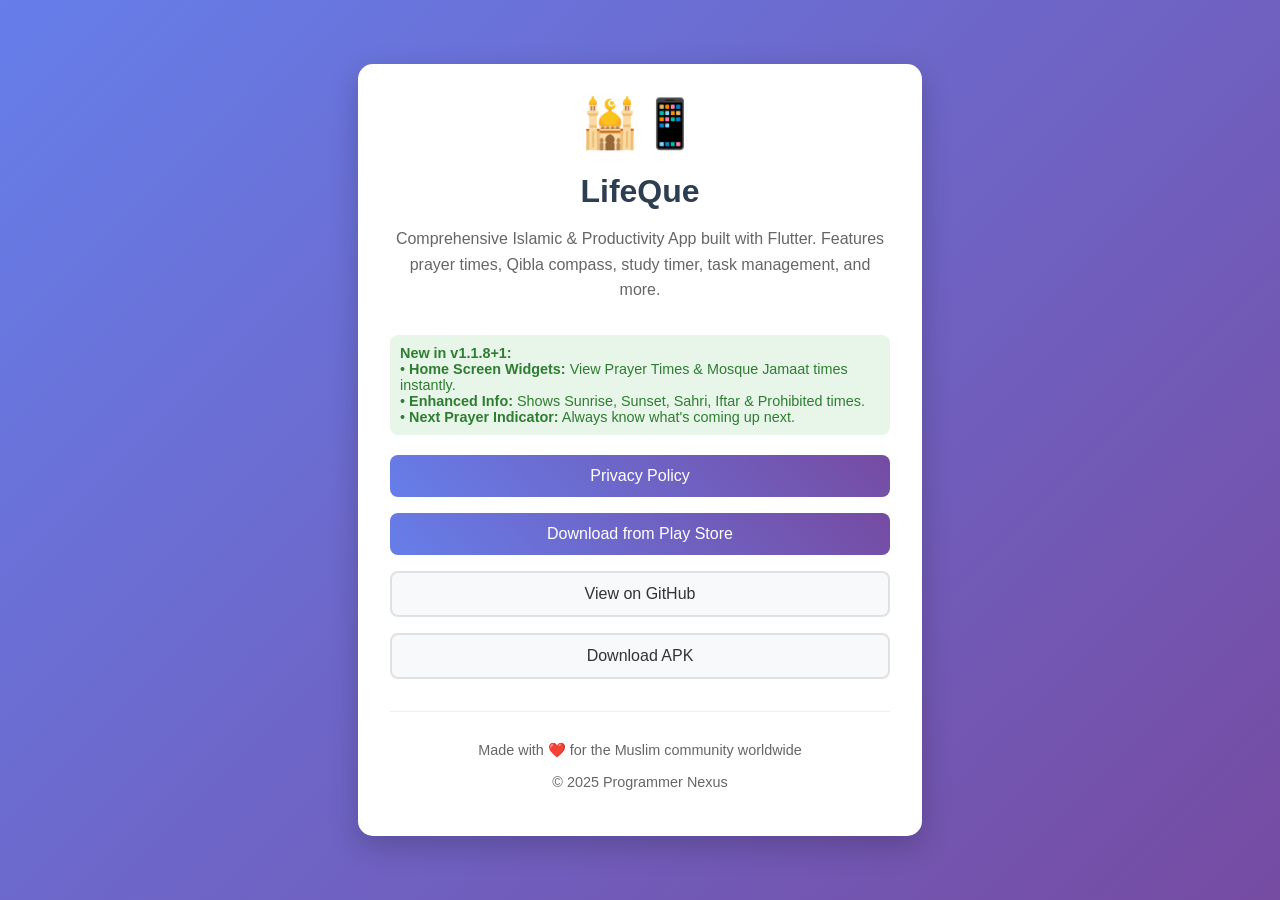
==== docs/index.html @ c6743481 "build: Configure Android application with compileSdk 36, desugaring, and release signing, and increm" ====
<!DOCTYPE html>
<html lang="en">

<head>
    <meta charset="UTF-8">
    <meta name="viewport" content="width=device-width, initial-scale=1.0">
    <title>LifeQue - Islamic & Productivity App</title>
    <style>
        body {
            font-family: -apple-system, BlinkMacSystemFont, 'Segoe UI', Roboto, sans-serif;
            margin: 0;
            padding: 0;
            background: linear-gradient(135deg, #667eea 0%, #764ba2 100%);
            min-height: 100vh;
            display: flex;
            align-items: center;
            justify-content: center;
        }

        .container {
            text-align: center;
            background: white;
            padding: 2rem;
            border-radius: 15px;
            box-shadow: 0 10px 30px rgba(0, 0, 0, 0.2);
            max-width: 500px;
            margin: 20px;
        }

        .logo {
            font-size: 3rem;
            margin-bottom: 1rem;
        }

        h1 {
            color: #2c3e50;
            margin-bottom: 1rem;
        }

        .description {
            color: #666;
            margin-bottom: 2rem;
            line-height: 1.6;
        }

        .links {
            display: flex;
            flex-direction: column;
            gap: 1rem;
        }

        .btn {
            display: inline-block;
            padding: 12px 24px;
            background: linear-gradient(45deg, #667eea, #764ba2);
            color: white;
            text-decoration: none;
            border-radius: 8px;
            transition: transform 0.2s;
            font-weight: 500;
        }

        .btn:hover {
            transform: translateY(-2px);
        }

        .btn-secondary {
            background: #f8f9fa;
            color: #333;
            border: 2px solid #dee2e6;
        }

        .footer {
            margin-top: 2rem;
            padding-top: 1rem;
            border-top: 1px solid #eee;
            color: #666;
            font-size: 0.9rem;
        }
    </style>
</head>

<body>
    <div class="container">
        <div class="logo">🕌📱</div>
        <h1>LifeQue</h1>
        <p class="description">
            Comprehensive Islamic & Productivity App built with Flutter.
            Features prayer times, Qibla compass, study timer, task management, and more.
        </p>

        <div class="highlight"
            style="background: #e8f5e9; color: #2e7d32; padding: 10px; border-radius: 8px; margin-bottom: 20px; text-align: left; font-size: 0.9em;">
            <strong>New in v1.1.8+1:</strong><br>
            • <strong>Home Screen Widgets:</strong> View Prayer Times & Mosque Jamaat times instantly.<br>
            • <strong>Enhanced Info:</strong> Shows Sunrise, Sunset, Sahri, Iftar & Prohibited times.<br>
            • <strong>Next Prayer Indicator:</strong> Always know what's coming up next.
        </div>

        <div class="links">
            <a href="privacy-policy.html" class="btn">Privacy Policy</a>
            <a href="https://play.google.com/store/apps/details?id=com.programmernexus.lifeque&hl=en"
                class="btn">Download from Play Store</a>
            <a href="https://github.com/zamansheikh/lifeque" class="btn btn-secondary">View on GitHub</a>
            <a href="https://github.com/zamansheikh/lifeque/releases" class="btn btn-secondary">Download APK</a>
        </div>

        <div class="footer">
            <p>Made with ❤️ for the Muslim community worldwide</p>
            <p>© 2025 Programmer Nexus</p>
        </div>
    </div>
</body>

</html>
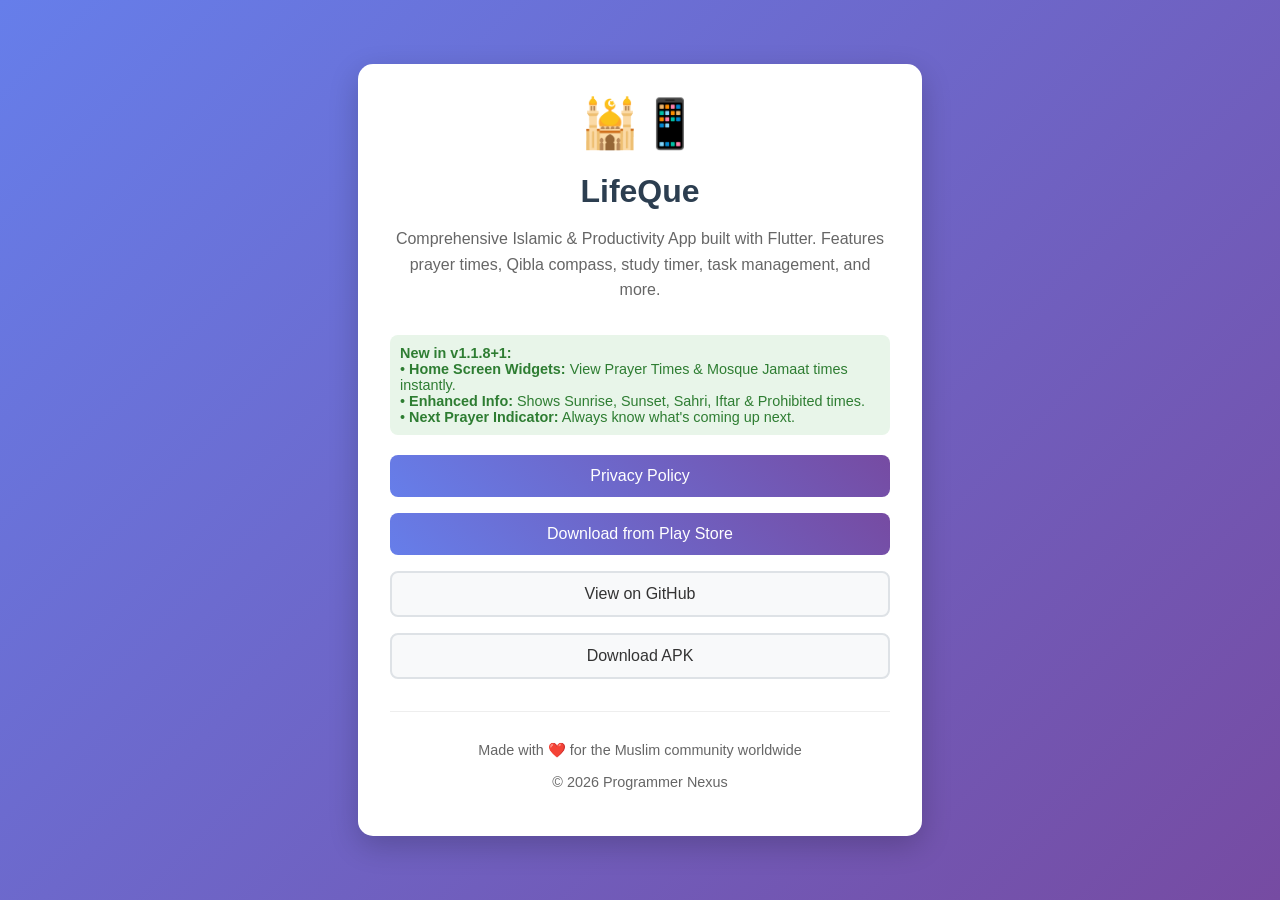
==== commit 7058fdb1: "feat: add initial documentation landing page for the LifeQue app." ====
--- a/docs/index.html
+++ b/docs/index.html
@@ -107,7 +107,7 @@
 
         <div class="footer">
             <p>Made with ❤️ for the Muslim community worldwide</p>
-            <p>© 2025 Programmer Nexus</p>
+            <p>© 2026 Programmer Nexus</p>
         </div>
     </div>
 </body>
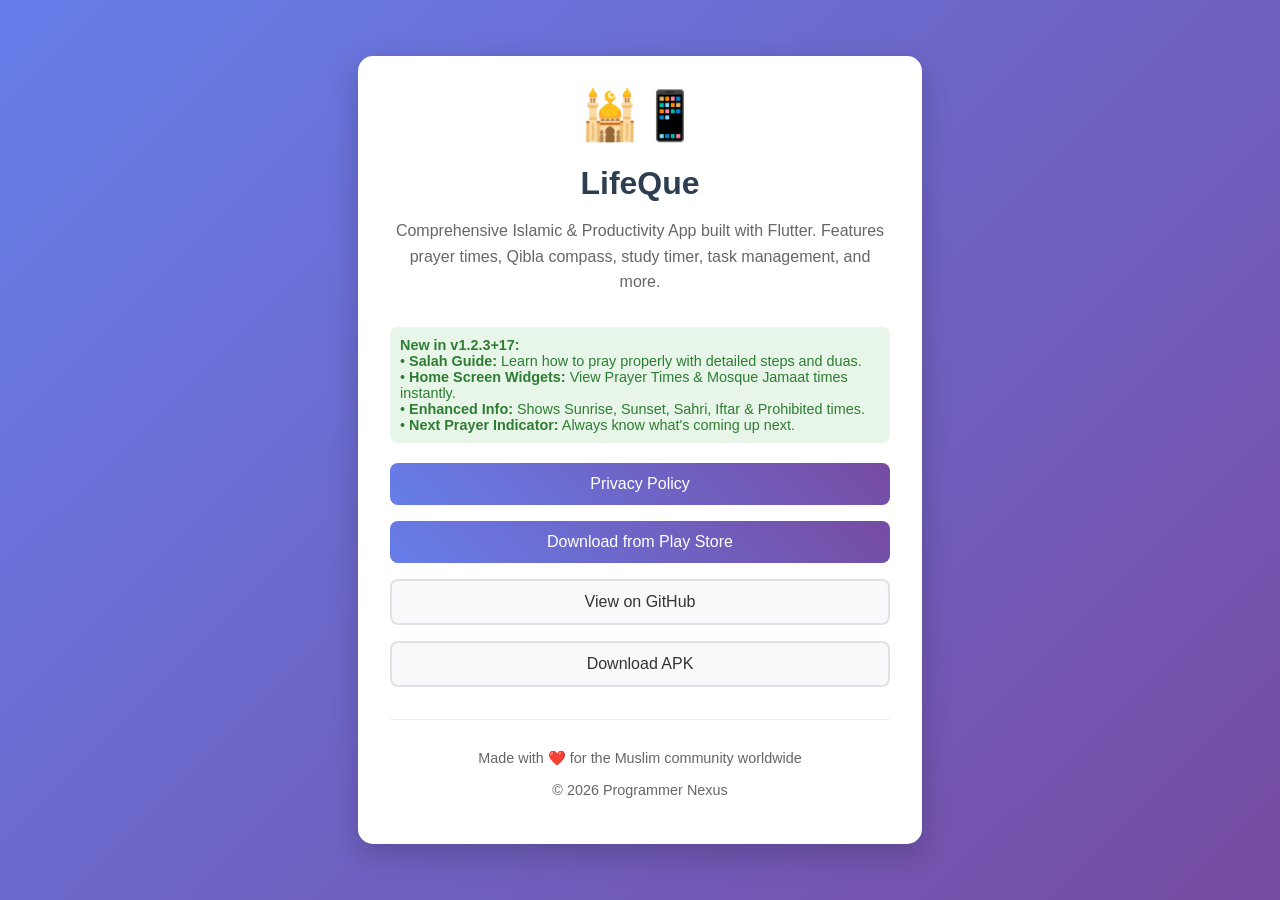
==== commit 5a694b1f: "docs: Add initial landing page for the LifeQue app." ====
--- a/docs/index.html
+++ b/docs/index.html
@@ -91,7 +91,8 @@
 
         <div class="highlight"
             style="background: #e8f5e9; color: #2e7d32; padding: 10px; border-radius: 8px; margin-bottom: 20px; text-align: left; font-size: 0.9em;">
-            <strong>New in v1.1.8+1:</strong><br>
+            <strong>New in v1.2.3+17:</strong><br>
+            • <strong>Salah Guide:</strong> Learn how to pray properly with detailed steps and duas.<br>
             • <strong>Home Screen Widgets:</strong> View Prayer Times & Mosque Jamaat times instantly.<br>
             • <strong>Enhanced Info:</strong> Shows Sunrise, Sunset, Sahri, Iftar & Prohibited times.<br>
             • <strong>Next Prayer Indicator:</strong> Always know what's coming up next.
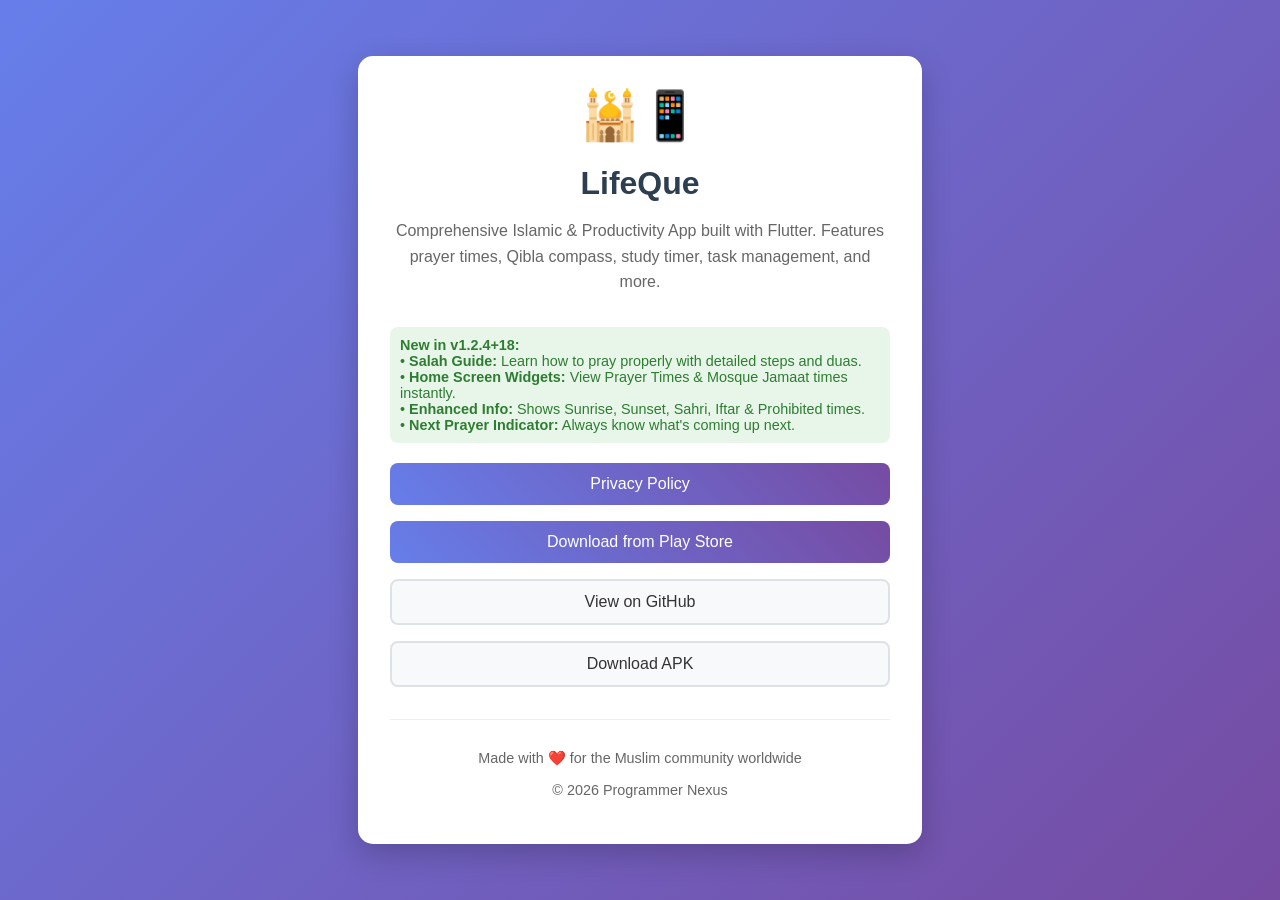
==== commit 849f9c3b: "feat: Implement comprehensive expense and budgeting management, including dedicated pages for settin" ====
--- a/docs/index.html
+++ b/docs/index.html
@@ -91,7 +91,7 @@
 
         <div class="highlight"
             style="background: #e8f5e9; color: #2e7d32; padding: 10px; border-radius: 8px; margin-bottom: 20px; text-align: left; font-size: 0.9em;">
-            <strong>New in v1.2.3+17:</strong><br>
+            <strong>New in v1.2.4+18:</strong><br>
             • <strong>Salah Guide:</strong> Learn how to pray properly with detailed steps and duas.<br>
             • <strong>Home Screen Widgets:</strong> View Prayer Times & Mosque Jamaat times instantly.<br>
             • <strong>Enhanced Info:</strong> Shows Sunrise, Sunset, Sahri, Iftar & Prohibited times.<br>
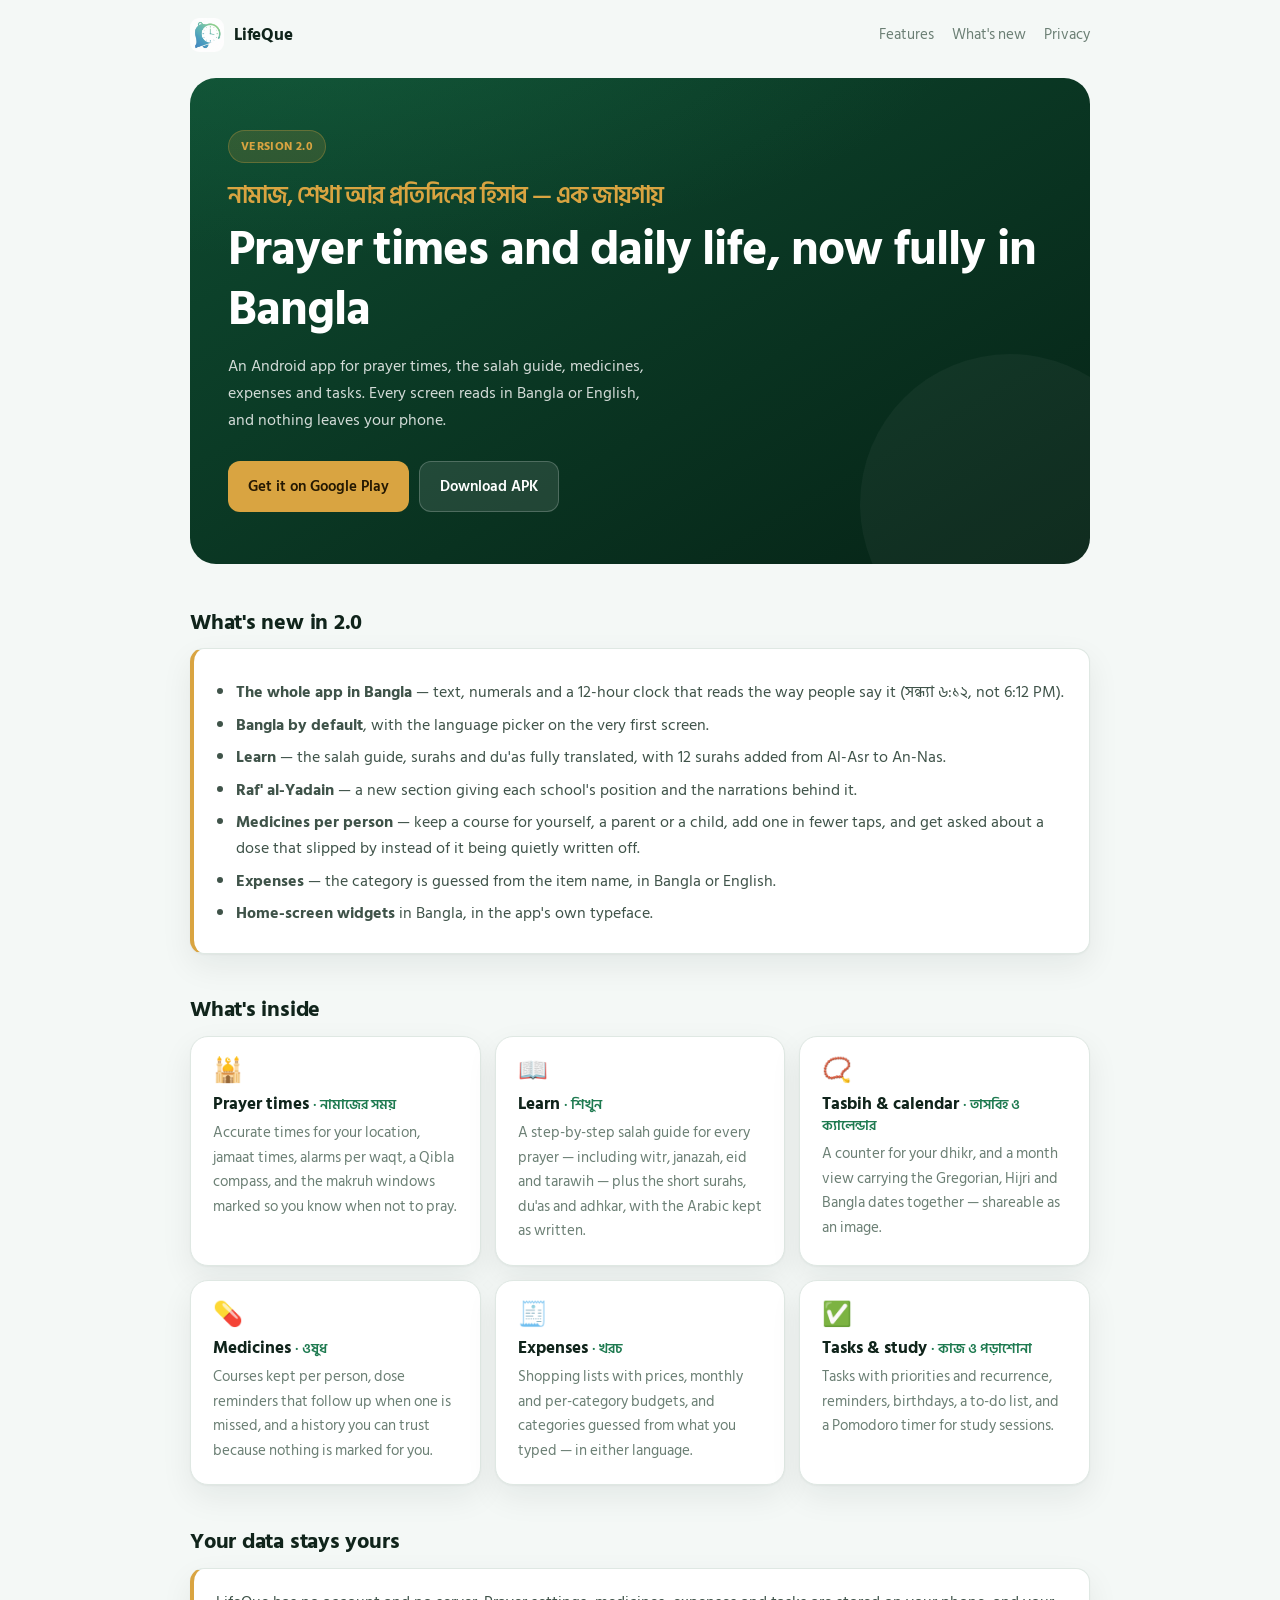
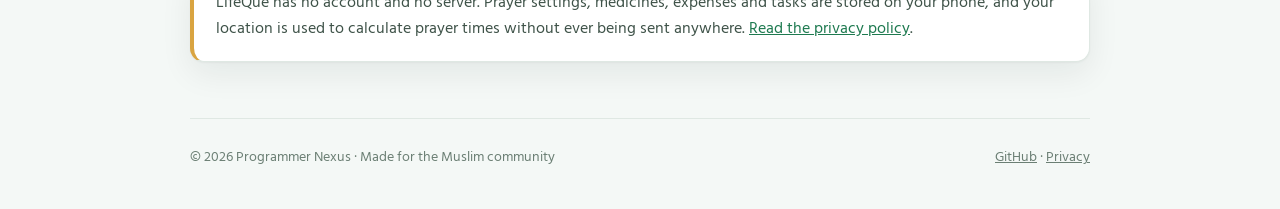
==== commit 3e8df8a8: "Add shared stylesheet for documentation pages - Introduced a new CSS file to unify styling across do" ====
--- a/docs/index.html
+++ b/docs/index.html
@@ -2,115 +2,135 @@
 <html lang="en">
 
 <head>
-    <meta charset="UTF-8">
-    <meta name="viewport" content="width=device-width, initial-scale=1.0">
-    <title>LifeQue - Islamic & Productivity App</title>
-    <style>
-        body {
-            font-family: -apple-system, BlinkMacSystemFont, 'Segoe UI', Roboto, sans-serif;
-            margin: 0;
-            padding: 0;
-            background: linear-gradient(135deg, #667eea 0%, #764ba2 100%);
-            min-height: 100vh;
-            display: flex;
-            align-items: center;
-            justify-content: center;
-        }
-
-        .container {
-            text-align: center;
-            background: white;
-            padding: 2rem;
-            border-radius: 15px;
-            box-shadow: 0 10px 30px rgba(0, 0, 0, 0.2);
-            max-width: 500px;
-            margin: 20px;
-        }
-
-        .logo {
-            font-size: 3rem;
-            margin-bottom: 1rem;
-        }
-
-        h1 {
-            color: #2c3e50;
-            margin-bottom: 1rem;
-        }
-
-        .description {
-            color: #666;
-            margin-bottom: 2rem;
-            line-height: 1.6;
-        }
-
-        .links {
-            display: flex;
-            flex-direction: column;
-            gap: 1rem;
-        }
-
-        .btn {
-            display: inline-block;
-            padding: 12px 24px;
-            background: linear-gradient(45deg, #667eea, #764ba2);
-            color: white;
-            text-decoration: none;
-            border-radius: 8px;
-            transition: transform 0.2s;
-            font-weight: 500;
-        }
-
-        .btn:hover {
-            transform: translateY(-2px);
-        }
-
-        .btn-secondary {
-            background: #f8f9fa;
-            color: #333;
-            border: 2px solid #dee2e6;
-        }
-
-        .footer {
-            margin-top: 2rem;
-            padding-top: 1rem;
-            border-top: 1px solid #eee;
-            color: #666;
-            font-size: 0.9rem;
-        }
-    </style>
+  <meta charset="UTF-8">
+  <meta name="viewport" content="width=device-width, initial-scale=1.0">
+  <title>LifeQue — Prayer times, Islamic reference and daily life, in Bangla</title>
+  <meta name="description"
+    content="LifeQue is a Bangla-first Android app for prayer times, the salah guide, medicines, expenses and tasks. Everything stays on your device.">
+  <meta name="theme-color" content="#0e4a30">
+  <link rel="icon" href="assets/icon.png">
+  <link rel="preconnect" href="https://fonts.googleapis.com">
+  <link rel="preconnect" href="https://fonts.gstatic.com" crossorigin>
+  <link href="https://fonts.googleapis.com/css2?family=Hind+Siliguri:wght@400;600;700&display=swap" rel="stylesheet">
+  <link rel="stylesheet" href="assets/style.css">
 </head>
 
 <body>
-    <div class="container">
-        <div class="logo">🕌📱</div>
-        <h1>LifeQue</h1>
-        <p class="description">
-            Comprehensive Islamic & Productivity App built with Flutter.
-            Features prayer times, Qibla compass, study timer, task management, and more.
+  <div class="wrap">
+    <header class="bar">
+      <a class="brand" href="./">
+        <img src="assets/icon.png" alt="">
+        <b>LifeQue</b>
+      </a>
+      <nav>
+        <a href="#features">Features</a>
+        <a href="#whatsnew">What's new</a>
+        <a href="privacy-policy.html">Privacy</a>
+      </nav>
+    </header>
+
+    <section class="hero">
+      <span class="pill">VERSION 2.0</span>
+      <h1>
+        <span class="bn">নামাজ, শেখা আর প্রতিদিনের হিসাব — এক জায়গায়</span>
+        Prayer times and daily life, now fully in Bangla
+      </h1>
+      <p>
+        An Android app for prayer times, the salah guide, medicines, expenses and
+        tasks. Every screen reads in Bangla or English, and nothing leaves your phone.
+      </p>
+      <div class="row">
+        <a class="btn btn-primary"
+          href="https://play.google.com/store/apps/details?id=com.programmernexus.lifeque">Get it on Google Play</a>
+        <a class="btn btn-ghost" href="https://github.com/zamansheikh/lifeque/releases">Download APK</a>
+      </div>
+    </section>
+
+    <section id="whatsnew">
+      <h2>What's new in 2.0</h2>
+      <div class="note">
+        <ul>
+          <li><strong>The whole app in Bangla</strong> — text, numerals and a 12-hour
+            clock that reads the way people say it (সন্ধ্যা ৬:১২, not 6:12 PM).</li>
+          <li><strong>Bangla by default</strong>, with the language picker on the very
+            first screen.</li>
+          <li><strong>Learn</strong> — the salah guide, surahs and du'as fully
+            translated, with 12 surahs added from Al-Asr to An-Nas.</li>
+          <li><strong>Raf' al-Yadain</strong> — a new section giving each school's
+            position and the narrations behind it.</li>
+          <li><strong>Medicines per person</strong> — keep a course for yourself, a
+            parent or a child, add one in fewer taps, and get asked about a dose that
+            slipped by instead of it being quietly written off.</li>
+          <li><strong>Expenses</strong> — the category is guessed from the item name,
+            in Bangla or English.</li>
+          <li><strong>Home-screen widgets</strong> in Bangla, in the app's own typeface.</li>
+        </ul>
+      </div>
+    </section>
+
+    <section id="features">
+      <h2>What's inside</h2>
+      <div class="grid">
+        <article class="card">
+          <span class="icon">🕌</span>
+          <h3>Prayer times <span class="bn">· নামাজের সময়</span></h3>
+          <p>Accurate times for your location, jamaat times, alarms per waqt, a Qibla
+            compass, and the makruh windows marked so you know when not to pray.</p>
+        </article>
+        <article class="card">
+          <span class="icon">📖</span>
+          <h3>Learn <span class="bn">· শিখুন</span></h3>
+          <p>A step-by-step salah guide for every prayer — including witr, janazah,
+            eid and tarawih — plus the short surahs, du'as and adhkar, with the Arabic
+            kept as written.</p>
+        </article>
+        <article class="card">
+          <span class="icon">📿</span>
+          <h3>Tasbih &amp; calendar <span class="bn">· তাসবিহ ও ক্যালেন্ডার</span></h3>
+          <p>A counter for your dhikr, and a month view carrying the Gregorian, Hijri
+            and Bangla dates together — shareable as an image.</p>
+        </article>
+        <article class="card">
+          <span class="icon">💊</span>
+          <h3>Medicines <span class="bn">· ওষুধ</span></h3>
+          <p>Courses kept per person, dose reminders that follow up when one is
+            missed, and a history you can trust because nothing is marked for you.</p>
+        </article>
+        <article class="card">
+          <span class="icon">🧾</span>
+          <h3>Expenses <span class="bn">· খরচ</span></h3>
+          <p>Shopping lists with prices, monthly and per-category budgets, and
+            categories guessed from what you typed — in either language.</p>
+        </article>
+        <article class="card">
+          <span class="icon">✅</span>
+          <h3>Tasks &amp; study <span class="bn">· কাজ ও পড়াশোনা</span></h3>
+          <p>Tasks with priorities and recurrence, reminders, birthdays, a to-do
+            list, and a Pomodoro timer for study sessions.</p>
+        </article>
+      </div>
+    </section>
+
+    <section>
+      <h2>Your data stays yours</h2>
+      <div class="note">
+        <p style="margin:0">
+          LifeQue has no account and no server. Prayer settings, medicines, expenses
+          and tasks are stored on your phone, and your location is used to calculate
+          prayer times without ever being sent anywhere.
+          <a href="privacy-policy.html">Read the privacy policy</a>.
         </p>
+      </div>
+    </section>
 
-        <div class="highlight"
-            style="background: #e8f5e9; color: #2e7d32; padding: 10px; border-radius: 8px; margin-bottom: 20px; text-align: left; font-size: 0.9em;">
-            <strong>New in v1.2.4+18:</strong><br>
-            • <strong>Salah Guide:</strong> Learn how to pray properly with detailed steps and duas.<br>
-            • <strong>Home Screen Widgets:</strong> View Prayer Times & Mosque Jamaat times instantly.<br>
-            • <strong>Enhanced Info:</strong> Shows Sunrise, Sunset, Sahri, Iftar & Prohibited times.<br>
-            • <strong>Next Prayer Indicator:</strong> Always know what's coming up next.
-        </div>
-
-        <div class="links">
-            <a href="privacy-policy.html" class="btn">Privacy Policy</a>
-            <a href="https://play.google.com/store/apps/details?id=com.programmernexus.lifeque&hl=en"
-                class="btn">Download from Play Store</a>
-            <a href="https://github.com/zamansheikh/lifeque" class="btn btn-secondary">View on GitHub</a>
-            <a href="https://github.com/zamansheikh/lifeque/releases" class="btn btn-secondary">Download APK</a>
-        </div>
-
-        <div class="footer">
-            <p>Made with ❤️ for the Muslim community worldwide</p>
-            <p>© 2026 Programmer Nexus</p>
-        </div>
-    </div>
+    <footer>
+      <div class="row" style="justify-content:space-between;align-items:center">
+        <span>© 2026 Programmer Nexus · Made for the Muslim community</span>
+        <span><a href="https://github.com/zamansheikh/lifeque">GitHub</a> ·
+          <a href="privacy-policy.html">Privacy</a></span>
+      </div>
+    </footer>
+  </div>
 </body>
 
-</html>+</html>
--- a/docs/assets/style.css
+++ b/docs/assets/style.css
@@ -0,0 +1,153 @@
+/* ---------------------------------------------------------------------------
+   LifeQue — shared styling for the pages under docs/.
+   One stylesheet rather than a copy inside each page: the landing page and the
+   privacy policy drifted apart before, each carrying its own palette.
+   --------------------------------------------------------------------------- */
+
+:root {
+  --green-900: #062316;
+  --green-800: #0e4a30;
+  --green-700: #146c43;
+  --green-600: #1e7a50;
+  --gold: #d9a441;
+  --ink: #10241b;
+  --body: #3f5349;
+  --muted: #6b7f74;
+  --line: #dfe8e3;
+  --surface: #ffffff;
+  --canvas: #f4f8f6;
+  --radius: 18px;
+  --shadow: 0 1px 2px rgba(6, 35, 22, .04), 0 12px 32px rgba(6, 35, 22, .07);
+  --font: "Hind Siliguri", -apple-system, BlinkMacSystemFont, "Segoe UI", Roboto,
+    "Helvetica Neue", Arial, sans-serif;
+}
+
+@media (prefers-color-scheme: dark) {
+  :root {
+    --ink: #eaf3ee;
+    --body: #b6c8bf;
+    --muted: #8aa093;
+    --line: #1d3329;
+    --surface: #0f1f18;
+    --canvas: #08150f;
+    --shadow: 0 1px 2px rgba(0, 0, 0, .3), 0 12px 32px rgba(0, 0, 0, .35);
+  }
+}
+
+* { box-sizing: border-box; }
+
+body {
+  margin: 0;
+  font-family: var(--font);
+  background: var(--canvas);
+  color: var(--body);
+  line-height: 1.65;
+  -webkit-font-smoothing: antialiased;
+}
+
+.wrap { max-width: 940px; margin: 0 auto; padding: 0 20px; }
+.narrow { max-width: 760px; }
+
+h1, h2, h3 { color: var(--ink); line-height: 1.25; }
+h1 { font-size: clamp(2rem, 5vw, 3rem); letter-spacing: -.02em; margin: 0; }
+h2 { font-size: 1.4rem; margin: 2.6rem 0 .8rem; letter-spacing: -.01em; }
+h3 { font-size: 1.05rem; margin: 1.6rem 0 .5rem; }
+p { margin: 0 0 1rem; }
+a { color: var(--green-600); }
+@media (prefers-color-scheme: dark) { a { color: #5fd39a; } }
+
+/* --- top bar ------------------------------------------------------------ */
+.bar {
+  display: flex; align-items: center; justify-content: space-between;
+  gap: 16px; padding: 18px 0;
+}
+.brand { display: flex; align-items: center; gap: 10px; text-decoration: none; }
+.brand img { width: 34px; height: 34px; border-radius: 9px; }
+.brand b { color: var(--ink); font-size: 1.05rem; letter-spacing: -.01em; }
+.bar nav { display: flex; gap: 18px; font-size: .92rem; }
+.bar nav a { color: var(--muted); text-decoration: none; }
+.bar nav a:hover { color: var(--ink); }
+
+/* --- hero --------------------------------------------------------------- */
+.hero {
+  background:
+    radial-gradient(1100px 380px at 12% -10%, rgba(30, 122, 80, .30), transparent 60%),
+    linear-gradient(150deg, var(--green-800), var(--green-900));
+  color: #fff; border-radius: 26px; padding: 52px 38px;
+  margin: 8px 0 44px; position: relative; overflow: hidden;
+}
+.hero::after {
+  content: ""; position: absolute; right: -70px; bottom: -90px;
+  width: 300px; height: 300px; border-radius: 50%;
+  background: rgba(255, 255, 255, .04);
+}
+.hero h1 { color: #fff; }
+.hero .bn { display: block; font-size: .5em; font-weight: 600; color: var(--gold); margin-bottom: .35em; }
+.hero p { color: rgba(255, 255, 255, .82); max-width: 48ch; margin: 14px 0 26px; font-size: 1.03rem; }
+.pill {
+  display: inline-block; padding: 5px 12px; border-radius: 999px;
+  background: rgba(217, 164, 65, .16); color: var(--gold);
+  font-size: .78rem; font-weight: 700; letter-spacing: .03em;
+  border: 1px solid rgba(217, 164, 65, .3); margin-bottom: 18px;
+}
+
+/* --- buttons ------------------------------------------------------------ */
+.row { display: flex; flex-wrap: wrap; gap: 10px; position: relative; z-index: 1; }
+.btn {
+  display: inline-flex; align-items: center; gap: 8px;
+  padding: 12px 20px; border-radius: 12px; text-decoration: none;
+  font-weight: 600; font-size: .95rem; transition: transform .15s ease;
+}
+.btn:hover { transform: translateY(-1px); }
+.btn-primary { background: var(--gold); color: #241802; }
+.btn-ghost { background: rgba(255, 255, 255, .1); color: #fff; border: 1px solid rgba(255, 255, 255, .2); }
+.btn-plain { background: var(--surface); color: var(--ink); border: 1px solid var(--line); }
+
+/* --- cards -------------------------------------------------------------- */
+.grid { display: grid; gap: 14px; grid-template-columns: repeat(auto-fit, minmax(250px, 1fr)); }
+.card {
+  background: var(--surface); border: 1px solid var(--line);
+  border-radius: var(--radius); padding: 22px; box-shadow: var(--shadow);
+}
+.card h3 { margin: 0 0 6px; }
+.card p { margin: 0; font-size: .93rem; color: var(--muted); }
+.card .bn { color: var(--green-600); font-weight: 600; font-size: .86rem; }
+@media (prefers-color-scheme: dark) { .card .bn { color: #5fd39a; } }
+.icon { font-size: 1.5rem; line-height: 1; display: block; margin-bottom: 10px; }
+
+/* --- release note ------------------------------------------------------- */
+.note {
+  background: var(--surface); border: 1px solid var(--line);
+  border-left: 4px solid var(--gold); border-radius: 14px;
+  padding: 20px 22px; box-shadow: var(--shadow);
+}
+.note ul { margin: 10px 0 0; padding-left: 20px; }
+.note li { margin: 6px 0; }
+
+/* --- prose (privacy policy) --------------------------------------------- */
+.prose { background: var(--surface); border: 1px solid var(--line);
+  border-radius: var(--radius); padding: 34px; box-shadow: var(--shadow); }
+.prose ul { padding-left: 22px; }
+.prose li { margin: 7px 0; }
+.callout {
+  background: rgba(30, 122, 80, .08); border: 1px solid rgba(30, 122, 80, .22);
+  border-radius: 12px; padding: 16px 18px; margin: 20px 0;
+}
+.callout strong { color: var(--ink); }
+.meta { color: var(--muted); font-size: .9rem; }
+table { width: 100%; border-collapse: collapse; margin: 12px 0 20px; font-size: .93rem; }
+th, td { text-align: left; padding: 10px 12px; border-bottom: 1px solid var(--line); vertical-align: top; }
+th { color: var(--ink); font-weight: 700; }
+
+/* --- footer ------------------------------------------------------------- */
+footer {
+  margin-top: 56px; padding: 26px 0 40px;
+  border-top: 1px solid var(--line); color: var(--muted); font-size: .88rem;
+}
+footer a { color: var(--muted); }
+
+@media (max-width: 620px) {
+  .hero { padding: 38px 24px; border-radius: 20px; }
+  .prose { padding: 22px; }
+  .bar nav { display: none; }
+}
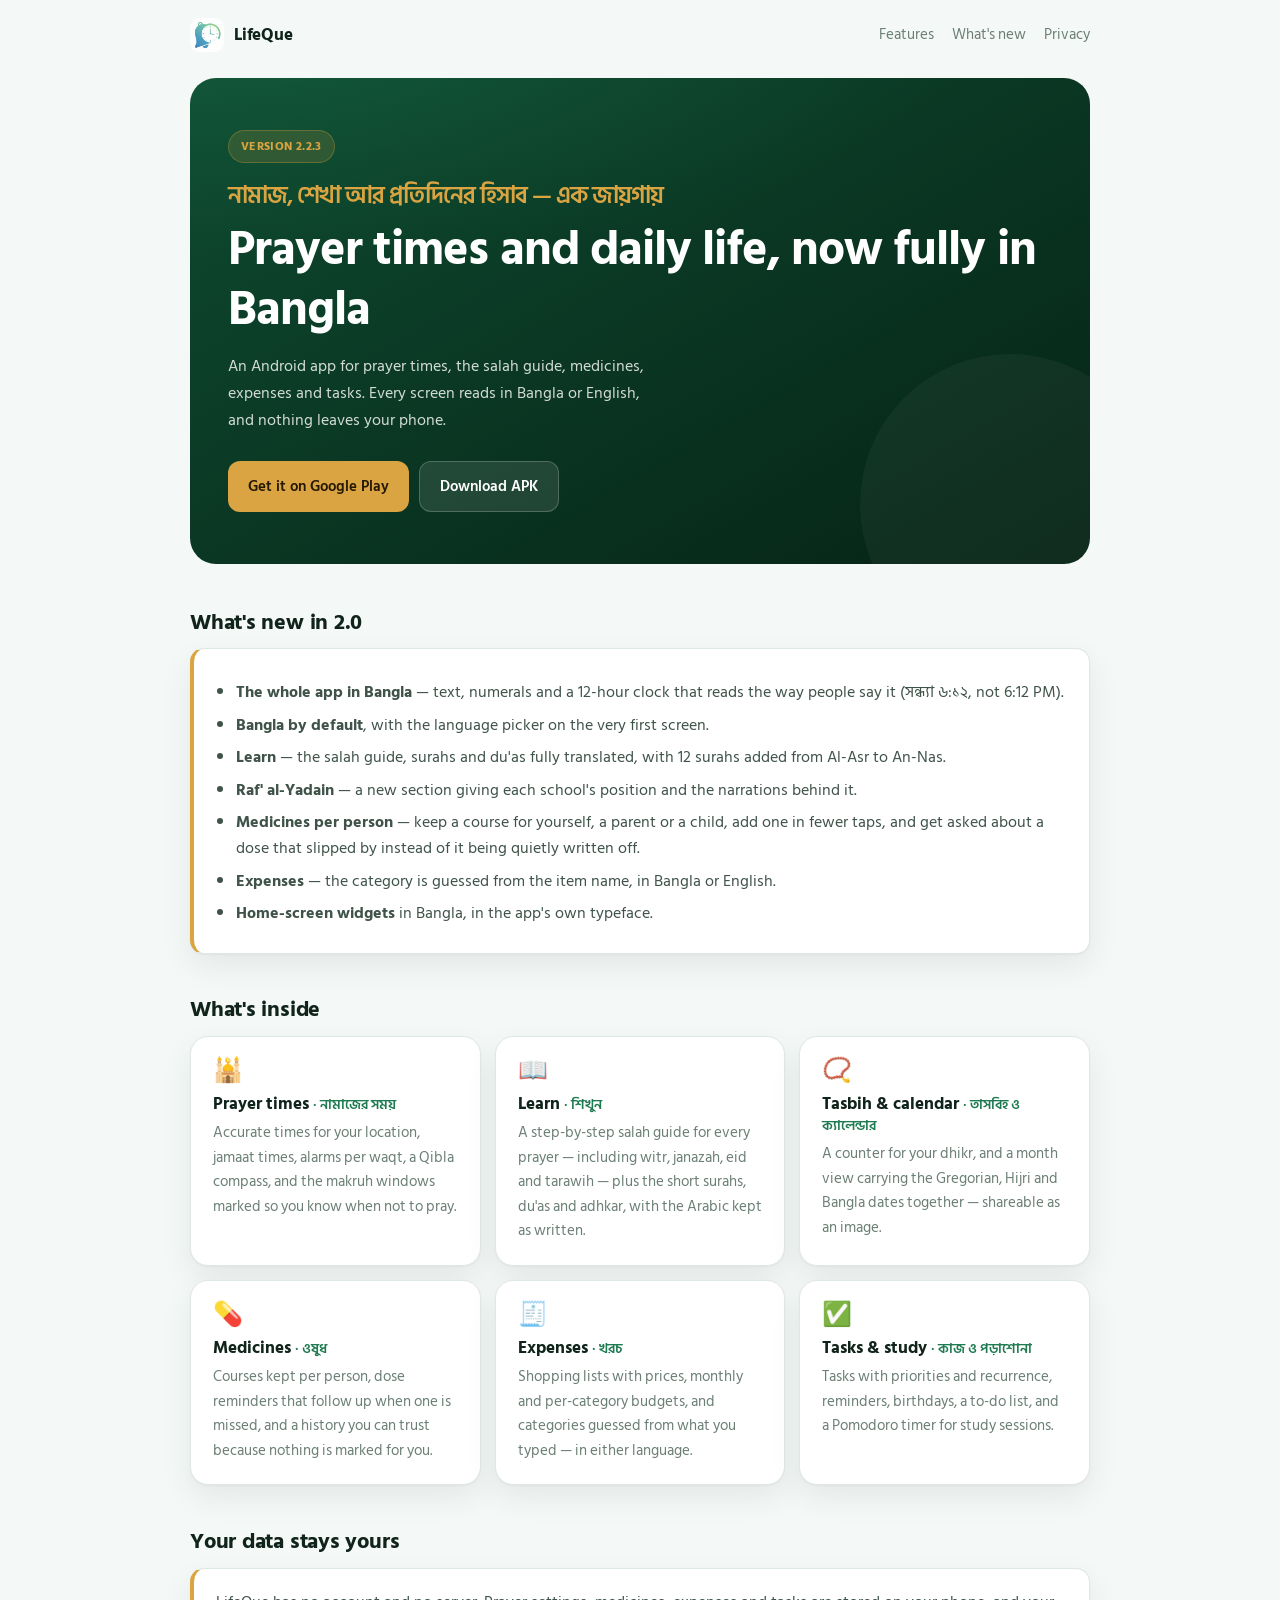
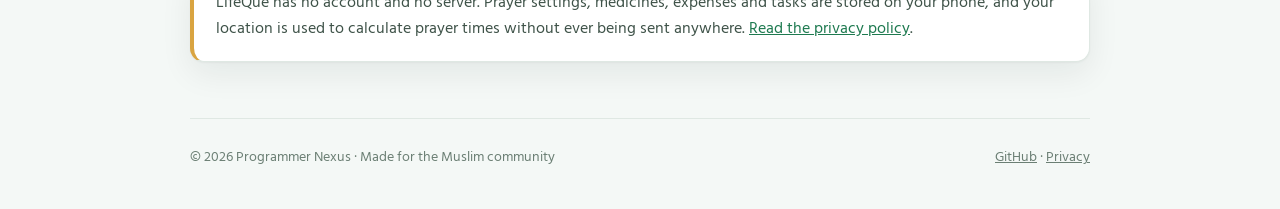
==== commit 7c8839b7: "feat: update version to 2.2.3 and synchronize documentation" ====
--- a/docs/index.html
+++ b/docs/index.html
@@ -30,7 +30,7 @@
     </header>
 
     <section class="hero">
-      <span class="pill">VERSION 2.0</span>
+      <span class="pill" id="app-version">VERSION 2.2.3</span>
       <h1>
         <span class="bn">নামাজ, শেখা আর প্রতিদিনের হিসাব — এক জায়গায়</span>
         Prayer times and daily life, now fully in Bangla
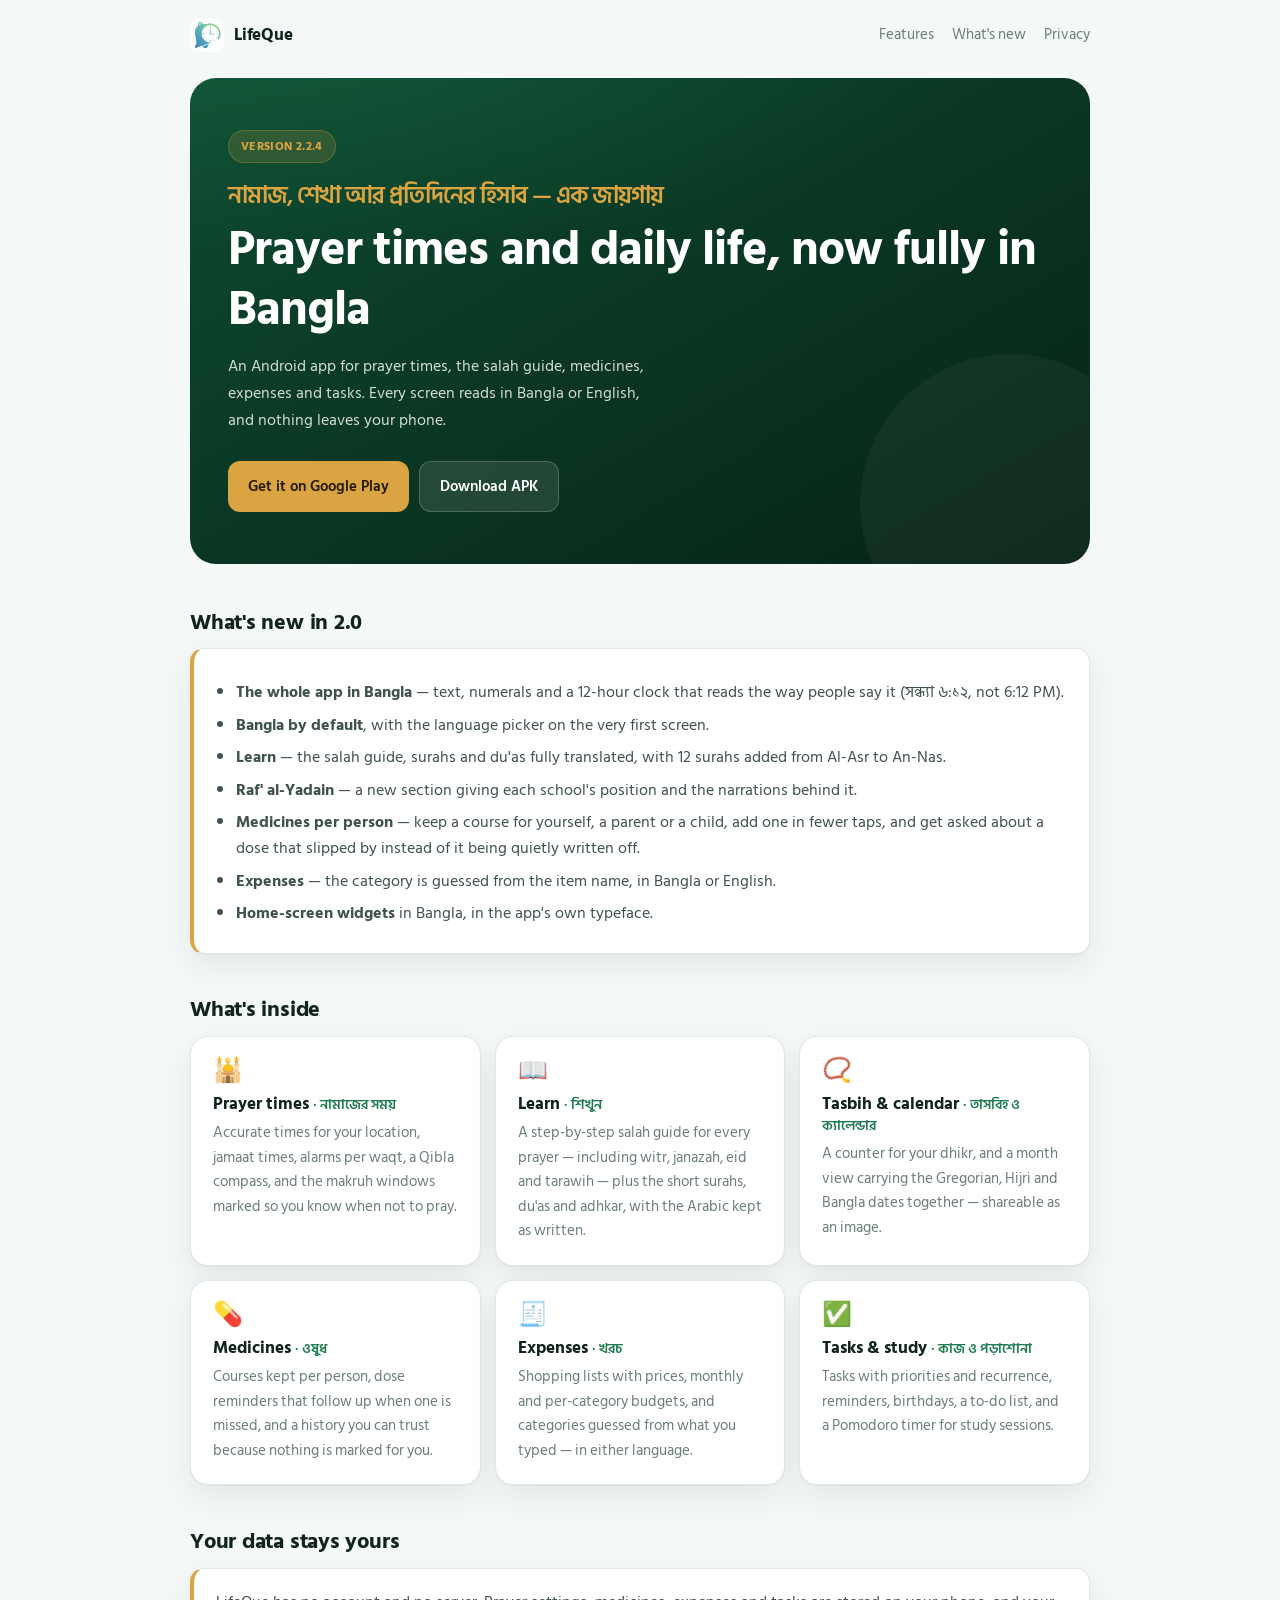
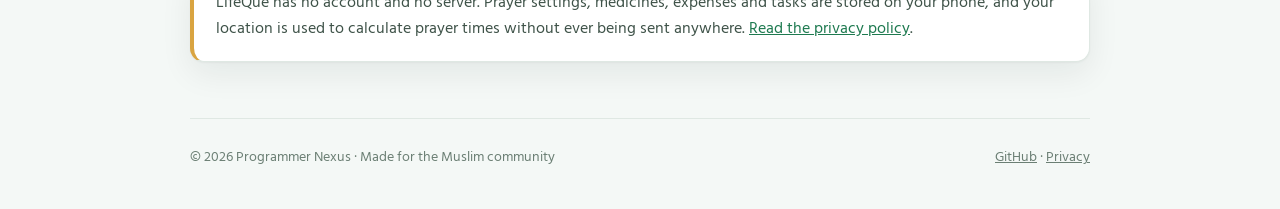
==== commit 05a6d5d7: "feat: update version to 2.2.4 and add new release notes" ====
--- a/docs/index.html
+++ b/docs/index.html
@@ -30,7 +30,7 @@
     </header>
 
     <section class="hero">
-      <span class="pill" id="app-version">VERSION 2.2.3</span>
+      <span class="pill" id="app-version">VERSION 2.2.4</span>
       <h1>
         <span class="bn">নামাজ, শেখা আর প্রতিদিনের হিসাব — এক জায়গায়</span>
         Prayer times and daily life, now fully in Bangla
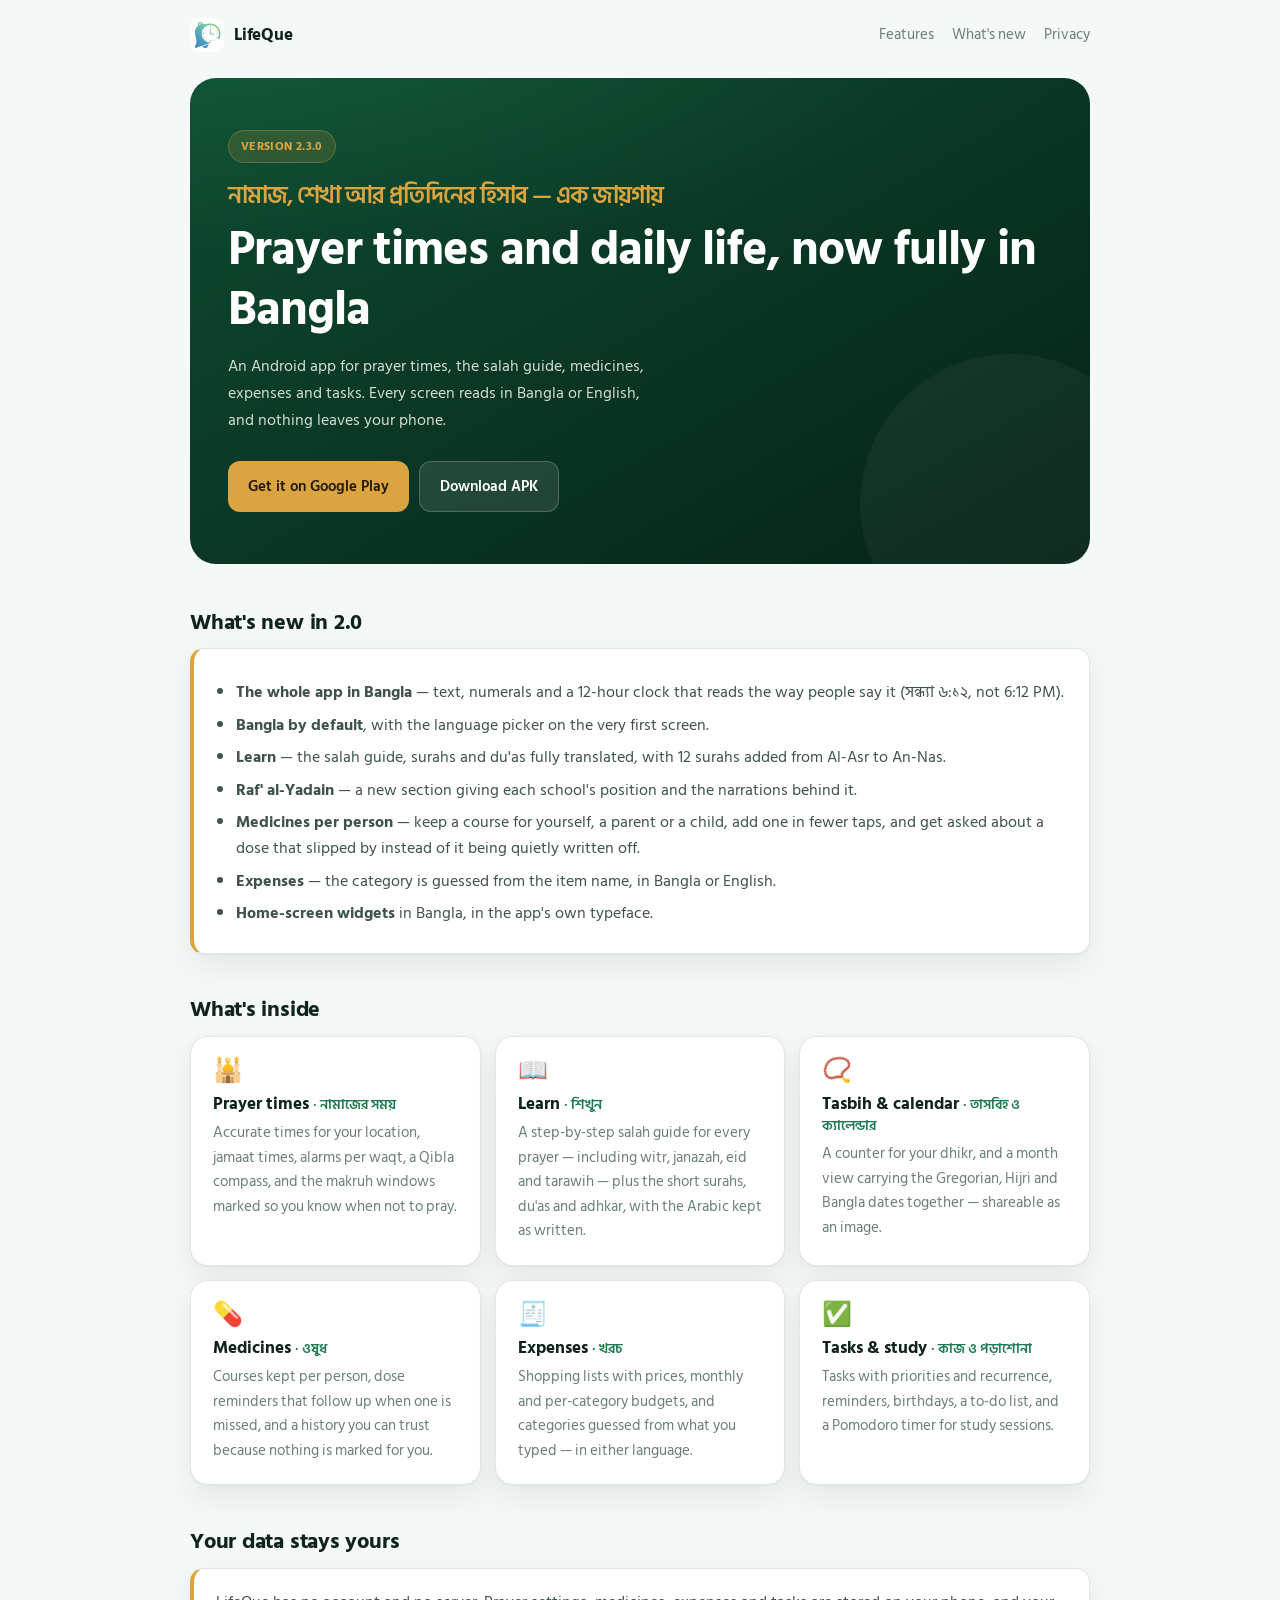
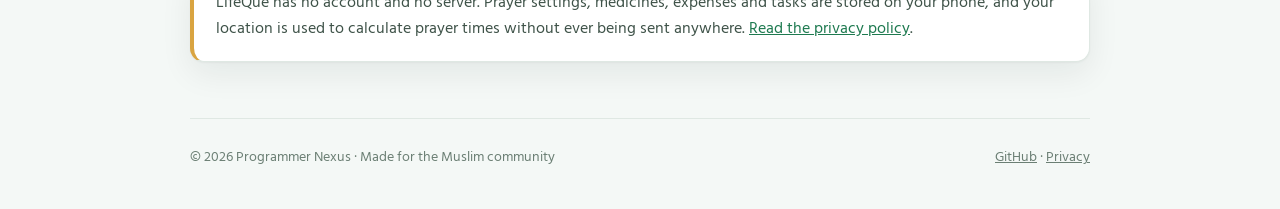
==== commit d1cda1ac: "chore: bump version to 2.3.0+39 and add release notes" ====
--- a/docs/index.html
+++ b/docs/index.html
@@ -30,7 +30,7 @@
     </header>
 
     <section class="hero">
-      <span class="pill" id="app-version">VERSION 2.2.4</span>
+      <span class="pill" id="app-version">VERSION 2.3.0</span>
       <h1>
         <span class="bn">নামাজ, শেখা আর প্রতিদিনের হিসাব — এক জায়গায়</span>
         Prayer times and daily life, now fully in Bangla
